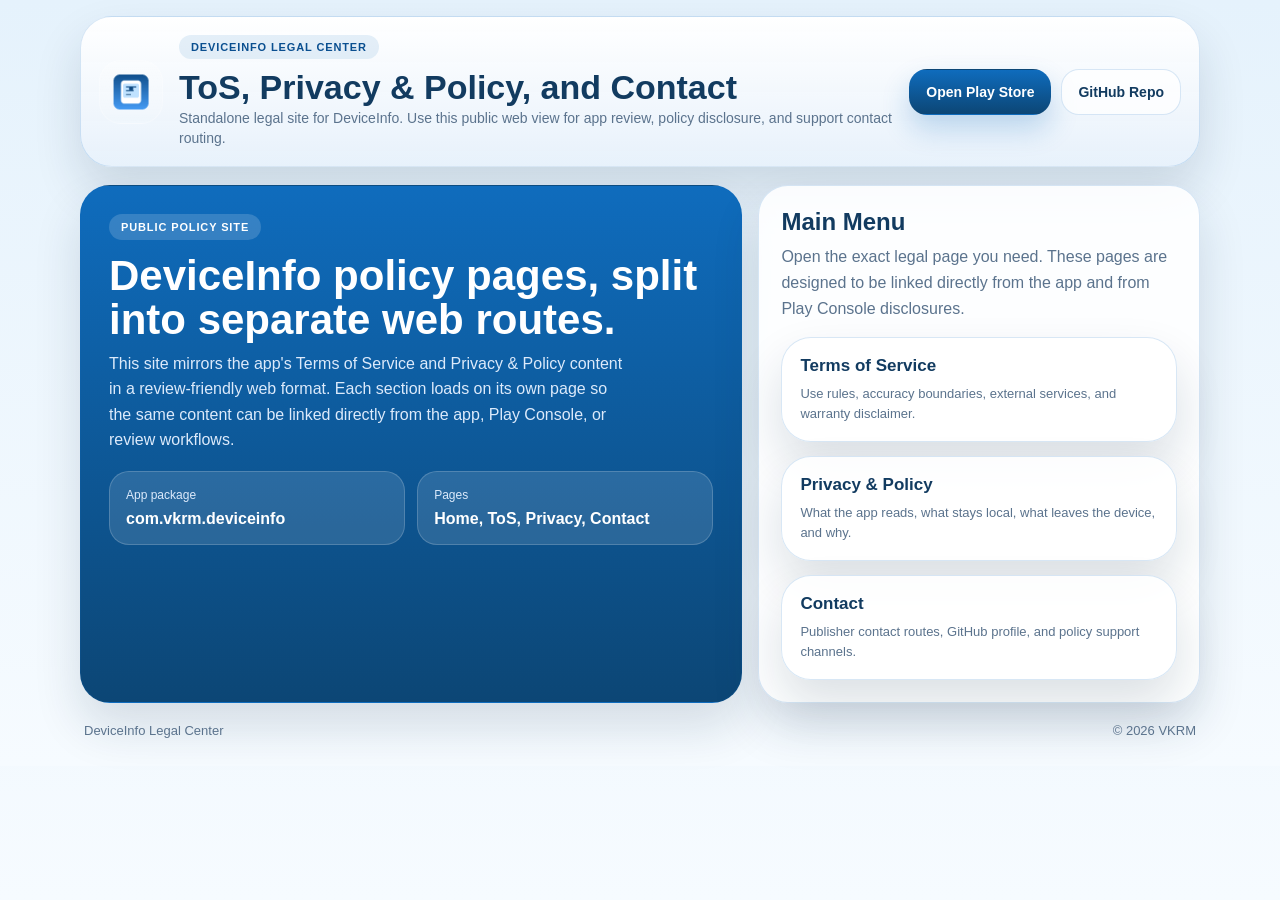
==== index.html @ 4fcececb "Initial legal site" ====
<!doctype html>
<html lang="en">
<head>
  <meta charset="utf-8">
  <meta name="viewport" content="width=device-width, initial-scale=1">
  <title>DeviceInfo Legal Center</title>
  <meta name="description" content="DeviceInfo legal center for Terms of Service, Privacy & Policy, and Contact.">
  <link rel="icon" href="assets/app-icon.png">
  <link rel="stylesheet" href="assets/site.css">
</head>
<body>
  <div class="site-shell">
    <header class="toolbar">
      <div class="toolbar__icon-wrap">
        <img class="toolbar__icon" src="assets/app-icon.png" alt="DeviceInfo icon">
      </div>
      <div class="toolbar__copy">
        <div class="toolbar__eyebrow">DeviceInfo Legal Center</div>
        <h1 class="toolbar__title">ToS, Privacy & Policy, and Contact</h1>
        <p class="toolbar__subtitle">Standalone legal site for DeviceInfo. Use this public web view for app review, policy disclosure, and support contact routing.</p>
      </div>
      <div class="toolbar__actions">
        <a class="btn btn--primary" href="https://play.google.com/store/apps/details?id=com.vkrm.deviceinfo" target="_blank" rel="noreferrer">Open Play Store</a>
        <a class="btn btn--ghost" href="https://github.com/Vkrmv121/ToS-Privacy-Policy" target="_blank" rel="noreferrer">GitHub Repo</a>
      </div>
    </header>

    <main class="page-grid page-grid--home">
      <section class="hero-card">
        <div class="hero-card__kicker">Public policy site</div>
        <h1>DeviceInfo policy pages, split into separate web routes.</h1>
        <p>
          This site mirrors the app's Terms of Service and Privacy &amp; Policy content in a review-friendly web format.
          Each section loads on its own page so the same content can be linked directly from the app, Play Console, or review workflows.
        </p>
        <div class="hero-metrics">
          <div class="hero-metric">
            <div class="hero-metric__label">App package</div>
            <div class="hero-metric__value">com.vkrm.deviceinfo</div>
          </div>
          <div class="hero-metric">
            <div class="hero-metric__label">Pages</div>
            <div class="hero-metric__value">Home, ToS, Privacy, Contact</div>
          </div>
        </div>
      </section>

      <section class="panel">
        <h2>Main Menu</h2>
        <p>Open the exact legal page you need. These pages are designed to be linked directly from the app and from Play Console disclosures.</p>
        <div class="menu-stack">
          <a class="menu-card" href="tos.html">
            <div class="menu-card__title">Terms of Service</div>
            <div class="menu-card__subtitle">Use rules, accuracy boundaries, external services, and warranty disclaimer.</div>
          </a>
          <a class="menu-card" href="privacy.html">
            <div class="menu-card__title">Privacy &amp; Policy</div>
            <div class="menu-card__subtitle">What the app reads, what stays local, what leaves the device, and why.</div>
          </a>
          <a class="menu-card" href="contact.html">
            <div class="menu-card__title">Contact</div>
            <div class="menu-card__subtitle">Publisher contact routes, GitHub profile, and policy support channels.</div>
          </a>
        </div>
      </section>
    </main>

    <footer class="site-footer">
      <span>DeviceInfo Legal Center</span>
      <span>&copy; <span data-year></span> VKRM</span>
    </footer>
  </div>
  <script src="assets/site.js"></script>
</body>
</html>
---- assets/site.css ----
:root {
  --bg-top: #e5f2fc;
  --bg-bottom: #f6fbff;
  --surface: rgba(255, 255, 255, 0.88);
  --surface-strong: #ffffff;
  --surface-stroke: rgba(15, 108, 189, 0.16);
  --hero-top: #0f6cbd;
  --hero-bottom: #0c4675;
  --hero-soft: #dceafb;
  --text: #123b60;
  --text-muted: #5b738d;
  --accent: #0f6cbd;
  --accent-deep: #0a4f90;
  --chip: rgba(255, 255, 255, 0.16);
  --shadow: 0 24px 48px rgba(11, 42, 72, 0.14);
  --radius-xl: 30px;
  --radius-lg: 24px;
  --radius-md: 18px;
  --max-width: 1120px;
  color-scheme: light;
}

* {
  box-sizing: border-box;
}

html, body {
  margin: 0;
  padding: 0;
  min-height: 100%;
  font-family: "Segoe UI", "SF Pro Display", "Helvetica Neue", sans-serif;
  background: linear-gradient(180deg, var(--bg-top), var(--bg-bottom));
  color: var(--text);
}

a {
  color: inherit;
  text-decoration: none;
}

body {
  display: flex;
  flex-direction: column;
}

.site-shell {
  width: min(calc(100% - 24px), var(--max-width));
  margin: 16px auto 28px;
}

.toolbar {
  display: flex;
  align-items: center;
  gap: 16px;
  padding: 18px;
  border-radius: 32px;
  background: linear-gradient(180deg, rgba(255,255,255,0.98), rgba(231,241,251,0.96));
  border: 1px solid var(--surface-stroke);
  box-shadow: var(--shadow);
}

.toolbar__icon-wrap {
  width: 64px;
  height: 64px;
  border-radius: 22px;
  background: linear-gradient(180deg, rgba(255,255,255,0.26), rgba(255,255,255,0.1));
  display: grid;
  place-items: center;
  border: 1px solid rgba(255,255,255,0.24);
  flex-shrink: 0;
}

.toolbar__icon {
  width: 42px;
  height: 42px;
  border-radius: 12px;
}

.toolbar__copy {
  min-width: 0;
  flex: 1;
}

.toolbar__eyebrow {
  display: inline-flex;
  padding: 6px 12px;
  border-radius: 999px;
  background: rgba(15,108,189,0.1);
  color: var(--accent-deep);
  font-size: 11px;
  font-weight: 700;
  letter-spacing: 0.08em;
  text-transform: uppercase;
}

.toolbar__title {
  margin: 10px 0 2px;
  font-size: clamp(24px, 4vw, 34px);
  line-height: 1.08;
  font-weight: 700;
}

.toolbar__subtitle {
  margin: 0;
  color: var(--text-muted);
  font-size: 14px;
  line-height: 1.45;
}

.toolbar__actions {
  display: flex;
  gap: 10px;
  flex-wrap: wrap;
  justify-content: flex-end;
}

.btn {
  display: inline-flex;
  align-items: center;
  justify-content: center;
  gap: 8px;
  min-height: 46px;
  padding: 0 16px;
  border-radius: 18px;
  border: 1px solid transparent;
  font-weight: 700;
  font-size: 14px;
  transition: transform 180ms ease, box-shadow 180ms ease, border-color 180ms ease, background 180ms ease;
}

.btn:hover {
  transform: translateY(-1px);
}

.btn--primary {
  color: #fff;
  background: linear-gradient(180deg, var(--hero-top), var(--hero-bottom));
  box-shadow: 0 14px 28px rgba(15,108,189,0.24);
}

.btn--ghost {
  background: rgba(255,255,255,0.74);
  border-color: var(--surface-stroke);
  color: var(--text);
}

.page-grid {
  display: grid;
  gap: 16px;
  margin-top: 18px;
}

.page-grid--home {
  grid-template-columns: 1.2fr 0.8fr;
}

.hero-card,
.panel,
.nav-card,
.menu-card,
.contact-card,
.bullet-card {
  background: var(--surface);
  border: 1px solid var(--surface-stroke);
  border-radius: var(--radius-xl);
  box-shadow: var(--shadow);
}

.hero-card {
  padding: 28px;
  background: linear-gradient(180deg, var(--hero-top), var(--hero-bottom));
  color: #fff;
}

.hero-card__kicker {
  display: inline-flex;
  padding: 7px 12px;
  border-radius: 999px;
  background: var(--chip);
  font-size: 11px;
  font-weight: 700;
  letter-spacing: 0.08em;
  text-transform: uppercase;
}

.hero-card h1 {
  margin: 14px 0 8px;
  font-size: clamp(30px, 5vw, 42px);
  line-height: 1.05;
}

.hero-card p {
  margin: 0;
  max-width: 58ch;
  color: var(--hero-soft);
  line-height: 1.6;
}

.hero-metrics {
  display: grid;
  grid-template-columns: repeat(2, minmax(0, 1fr));
  gap: 12px;
  margin-top: 18px;
}

.hero-metric {
  padding: 16px;
  border-radius: 20px;
  background: rgba(255,255,255,0.12);
  border: 1px solid rgba(255,255,255,0.18);
}

.hero-metric__label {
  color: var(--hero-soft);
  font-size: 12px;
}

.hero-metric__value {
  margin-top: 8px;
  font-size: 16px;
  font-weight: 700;
}

.panel {
  padding: 22px;
}

.panel h2,
.bullet-card h2,
.contact-card h2 {
  margin: 0 0 8px;
  font-size: 24px;
}

.panel p,
.bullet-card p,
.contact-card p {
  margin: 0;
  color: var(--text-muted);
  line-height: 1.6;
}

.nav-tabs {
  display: grid;
  grid-template-columns: repeat(4, minmax(0, 1fr));
  gap: 10px;
  margin-top: 18px;
}

.nav-tabs--inner {
  grid-template-columns: repeat(4, minmax(0, max-content));
  justify-content: start;
}

.nav-card,
.menu-card {
  padding: 18px;
  transition: transform 180ms ease, border-color 180ms ease, background 180ms ease;
}

.nav-card:hover,
.menu-card:hover {
  transform: translateY(-2px);
  border-color: rgba(15,108,189,0.34);
}

.nav-card.active {
  background: linear-gradient(180deg, rgba(15,108,189,0.1), rgba(15,108,189,0.04));
  border-color: rgba(15,108,189,0.34);
}

.nav-card__title,
.menu-card__title {
  font-size: 17px;
  font-weight: 700;
}

.nav-card__subtitle,
.menu-card__subtitle {
  margin-top: 8px;
  color: var(--text-muted);
  font-size: 13px;
  line-height: 1.5;
}

.menu-stack {
  display: grid;
  gap: 14px;
  margin-top: 16px;
}

.content-stack {
  display: grid;
  gap: 16px;
  margin-top: 18px;
}

.bullet-card,
.contact-card {
  padding: 22px;
}

.bullet-list {
  list-style: none;
  padding: 0;
  margin: 18px 0 0;
  display: grid;
  gap: 12px;
}

.bullet-list li {
  display: grid;
  grid-template-columns: 10px 1fr;
  gap: 12px;
  align-items: start;
}

.bullet-list li::before {
  content: "";
  width: 10px;
  height: 10px;
  margin-top: 7px;
  border-radius: 999px;
  background: var(--accent);
  box-shadow: 0 0 0 6px rgba(15,108,189,0.08);
}

.bullet-list strong {
  color: var(--text);
}

.inline-link {
  color: var(--accent);
  text-decoration: underline;
  text-underline-offset: 2px;
}

.contact-list {
  display: grid;
  gap: 12px;
  margin-top: 18px;
}

.contact-item {
  display: flex;
  flex-direction: column;
  gap: 6px;
  padding: 16px;
  border-radius: 20px;
  background: var(--surface-strong);
  border: 1px solid rgba(15,108,189,0.12);
}

.contact-item__label {
  font-size: 12px;
  color: var(--text-muted);
  font-weight: 700;
  text-transform: uppercase;
  letter-spacing: 0.06em;
}

.contact-item__value {
  font-size: 16px;
  font-weight: 700;
}

.site-footer {
  display: flex;
  flex-wrap: wrap;
  justify-content: space-between;
  gap: 10px;
  margin-top: 20px;
  padding: 0 4px;
  color: var(--text-muted);
  font-size: 13px;
}

@media (max-width: 860px) {
  .toolbar {
    flex-direction: column;
    align-items: stretch;
  }

  .toolbar__actions {
    justify-content: stretch;
  }

  .toolbar__actions .btn {
    flex: 1;
  }

  .page-grid--home {
    grid-template-columns: 1fr;
  }

  .hero-metrics,
  .nav-tabs,
  .nav-tabs--inner {
    grid-template-columns: 1fr;
  }
}
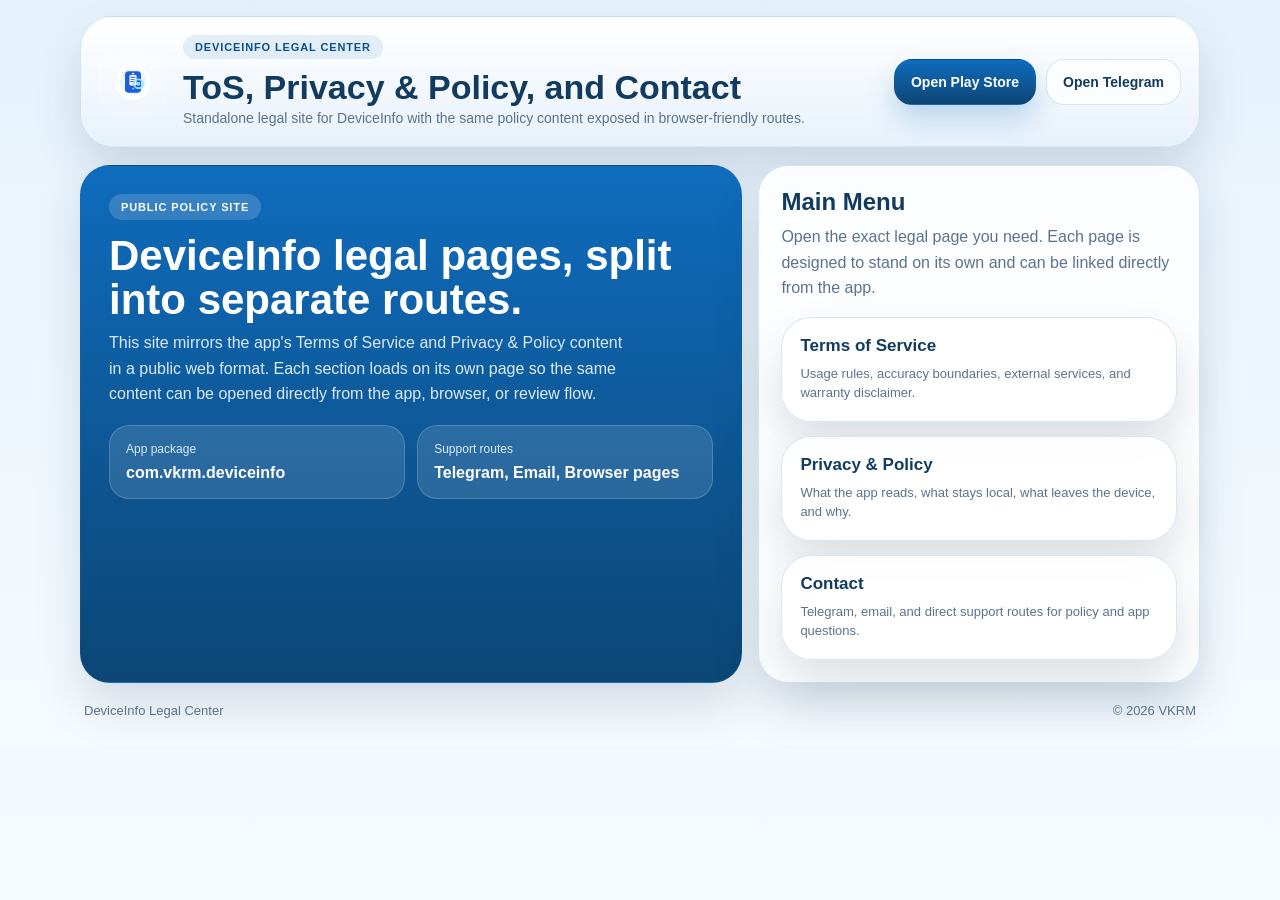
==== commit ad75cdb1: "Refresh legal site content and icon" ====
--- a/index.html
+++ b/index.html
@@ -5,33 +5,33 @@
   <meta name="viewport" content="width=device-width, initial-scale=1">
   <title>DeviceInfo Legal Center</title>
   <meta name="description" content="DeviceInfo legal center for Terms of Service, Privacy & Policy, and Contact.">
-  <link rel="icon" href="assets/app-icon.png">
+  <link rel="icon" href="assets/app-icon.svg" type="image/svg+xml">
   <link rel="stylesheet" href="assets/site.css">
 </head>
 <body>
   <div class="site-shell">
     <header class="toolbar">
       <div class="toolbar__icon-wrap">
-        <img class="toolbar__icon" src="assets/app-icon.png" alt="DeviceInfo icon">
+        <img class="toolbar__icon" src="assets/app-icon.svg" alt="DeviceInfo icon">
       </div>
       <div class="toolbar__copy">
         <div class="toolbar__eyebrow">DeviceInfo Legal Center</div>
-        <h1 class="toolbar__title">ToS, Privacy & Policy, and Contact</h1>
-        <p class="toolbar__subtitle">Standalone legal site for DeviceInfo. Use this public web view for app review, policy disclosure, and support contact routing.</p>
+        <h1 class="toolbar__title">ToS, Privacy &amp; Policy, and Contact</h1>
+        <p class="toolbar__subtitle">Standalone legal site for DeviceInfo with the same policy content exposed in browser-friendly routes.</p>
       </div>
       <div class="toolbar__actions">
         <a class="btn btn--primary" href="https://play.google.com/store/apps/details?id=com.vkrm.deviceinfo" target="_blank" rel="noreferrer">Open Play Store</a>
-        <a class="btn btn--ghost" href="https://github.com/Vkrmv121/ToS-Privacy-Policy" target="_blank" rel="noreferrer">GitHub Repo</a>
+        <a class="btn btn--ghost" href="https://t.me/oddsexist" target="_blank" rel="noreferrer">Open Telegram</a>
       </div>
     </header>
 
     <main class="page-grid page-grid--home">
       <section class="hero-card">
         <div class="hero-card__kicker">Public policy site</div>
-        <h1>DeviceInfo policy pages, split into separate web routes.</h1>
+        <h1>DeviceInfo legal pages, split into separate routes.</h1>
         <p>
-          This site mirrors the app's Terms of Service and Privacy &amp; Policy content in a review-friendly web format.
-          Each section loads on its own page so the same content can be linked directly from the app, Play Console, or review workflows.
+          This site mirrors the app's Terms of Service and Privacy &amp; Policy content in a public web format.
+          Each section loads on its own page so the same content can be opened directly from the app, browser, or review flow.
         </p>
         <div class="hero-metrics">
           <div class="hero-metric">
@@ -39,19 +39,19 @@
             <div class="hero-metric__value">com.vkrm.deviceinfo</div>
           </div>
           <div class="hero-metric">
-            <div class="hero-metric__label">Pages</div>
-            <div class="hero-metric__value">Home, ToS, Privacy, Contact</div>
+            <div class="hero-metric__label">Support routes</div>
+            <div class="hero-metric__value">Telegram, Email, Browser pages</div>
           </div>
         </div>
       </section>
 
       <section class="panel">
         <h2>Main Menu</h2>
-        <p>Open the exact legal page you need. These pages are designed to be linked directly from the app and from Play Console disclosures.</p>
+        <p>Open the exact legal page you need. Each page is designed to stand on its own and can be linked directly from the app.</p>
         <div class="menu-stack">
           <a class="menu-card" href="tos.html">
             <div class="menu-card__title">Terms of Service</div>
-            <div class="menu-card__subtitle">Use rules, accuracy boundaries, external services, and warranty disclaimer.</div>
+            <div class="menu-card__subtitle">Usage rules, accuracy boundaries, external services, and warranty disclaimer.</div>
           </a>
           <a class="menu-card" href="privacy.html">
             <div class="menu-card__title">Privacy &amp; Policy</div>
@@ -59,7 +59,7 @@
           </a>
           <a class="menu-card" href="contact.html">
             <div class="menu-card__title">Contact</div>
-            <div class="menu-card__subtitle">Publisher contact routes, GitHub profile, and policy support channels.</div>
+            <div class="menu-card__subtitle">Telegram, email, and direct support routes for policy and app questions.</div>
           </a>
         </div>
       </section>
--- a/assets/site.css
+++ b/assets/site.css
@@ -60,10 +60,10 @@
 }
 
 .toolbar__icon-wrap {
-  width: 64px;
-  height: 64px;
+  width: 68px;
+  height: 68px;
   border-radius: 22px;
-  background: linear-gradient(180deg, rgba(255,255,255,0.26), rgba(255,255,255,0.1));
+  background: linear-gradient(180deg, rgba(255,255,255,0.28), rgba(255,255,255,0.12));
   display: grid;
   place-items: center;
   border: 1px solid rgba(255,255,255,0.24);
@@ -71,9 +71,8 @@
 }
 
 .toolbar__icon {
-  width: 42px;
-  height: 42px;
-  border-radius: 12px;
+  width: 48px;
+  height: 48px;
 }
 
 .toolbar__copy {
@@ -240,22 +239,26 @@
   line-height: 1.6;
 }
 
-.nav-tabs {
-  display: grid;
-  grid-template-columns: repeat(4, minmax(0, 1fr));
+.nav-tabs,
+.nav-tabs--inner {
+  display: flex;
   gap: 10px;
   margin-top: 18px;
-}
-
-.nav-tabs--inner {
-  grid-template-columns: repeat(4, minmax(0, max-content));
-  justify-content: start;
+  overflow-x: auto;
+  overflow-y: hidden;
+  padding-bottom: 6px;
+  scrollbar-width: thin;
 }
 
 .nav-card,
 .menu-card {
   padding: 18px;
   transition: transform 180ms ease, border-color 180ms ease, background 180ms ease;
+}
+
+.nav-card {
+  min-width: 190px;
+  flex: 0 0 auto;
 }
 
 .nav-card:hover,
@@ -386,16 +389,14 @@
   }
 
   .toolbar__actions .btn {
-    flex: 1;
+    flex: 1 1 0;
   }
 
   .page-grid--home {
     grid-template-columns: 1fr;
   }
 
-  .hero-metrics,
-  .nav-tabs,
-  .nav-tabs--inner {
+  .hero-metrics {
     grid-template-columns: 1fr;
   }
 }
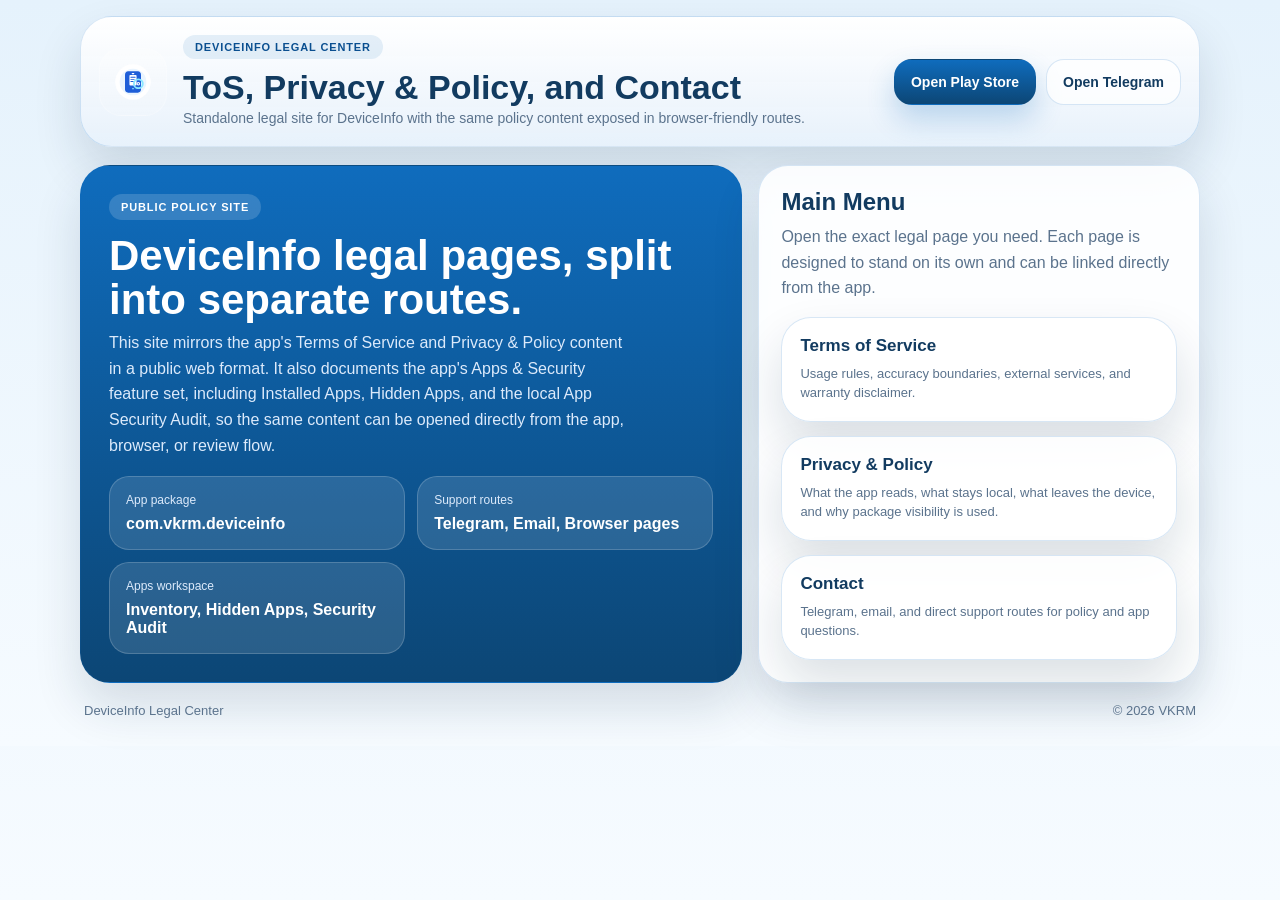
==== commit e8797e74: "Update legal wording for app security audit" ====
--- a/index.html
+++ b/index.html
@@ -31,7 +31,7 @@
         <h1>DeviceInfo legal pages, split into separate routes.</h1>
         <p>
           This site mirrors the app's Terms of Service and Privacy &amp; Policy content in a public web format.
-          Each section loads on its own page so the same content can be opened directly from the app, browser, or review flow.
+          It also documents the app's Apps &amp; Security feature set, including Installed Apps, Hidden Apps, and the local App Security Audit, so the same content can be opened directly from the app, browser, or review flow.
         </p>
         <div class="hero-metrics">
           <div class="hero-metric">
@@ -41,6 +41,10 @@
           <div class="hero-metric">
             <div class="hero-metric__label">Support routes</div>
             <div class="hero-metric__value">Telegram, Email, Browser pages</div>
+          </div>
+          <div class="hero-metric">
+            <div class="hero-metric__label">Apps workspace</div>
+            <div class="hero-metric__value">Inventory, Hidden Apps, Security Audit</div>
           </div>
         </div>
       </section>
@@ -55,7 +59,7 @@
           </a>
           <a class="menu-card" href="privacy.html">
             <div class="menu-card__title">Privacy &amp; Policy</div>
-            <div class="menu-card__subtitle">What the app reads, what stays local, what leaves the device, and why.</div>
+            <div class="menu-card__subtitle">What the app reads, what stays local, what leaves the device, and why package visibility is used.</div>
           </a>
           <a class="menu-card" href="contact.html">
             <div class="menu-card__title">Contact</div>
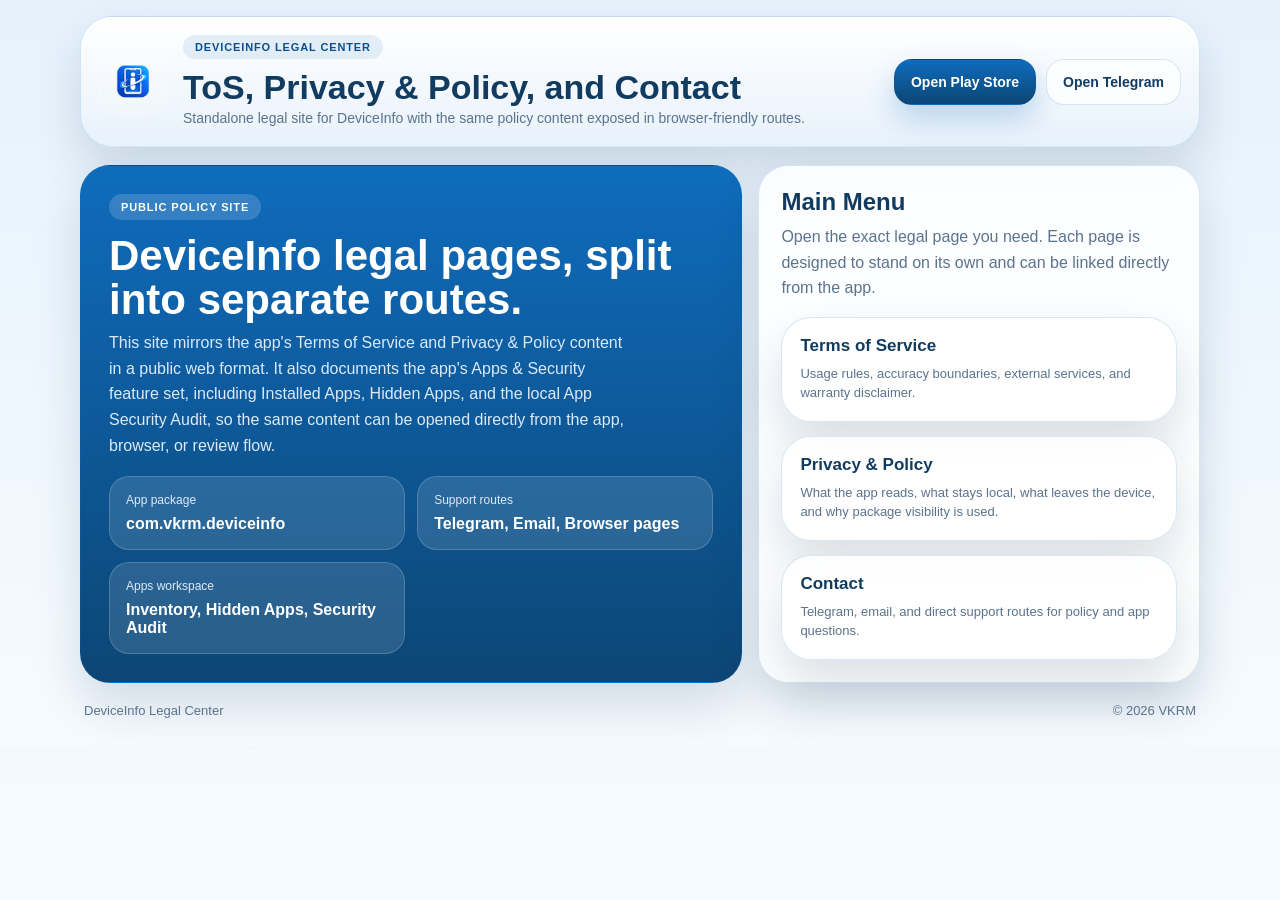
==== commit f1c5767f: "Refresh site icon and pages" ====
--- a/index.html
+++ b/index.html
@@ -5,14 +5,14 @@
   <meta name="viewport" content="width=device-width, initial-scale=1">
   <title>DeviceInfo Legal Center</title>
   <meta name="description" content="DeviceInfo legal center for Terms of Service, Privacy & Policy, and Contact.">
-  <link rel="icon" href="assets/app-icon.svg" type="image/svg+xml">
+  <link rel="icon" href="assets/app-icon.png" type="image/png">
   <link rel="stylesheet" href="assets/site.css">
 </head>
 <body>
   <div class="site-shell">
     <header class="toolbar">
       <div class="toolbar__icon-wrap">
-        <img class="toolbar__icon" src="assets/app-icon.svg" alt="DeviceInfo icon">
+        <img class="toolbar__icon" src="assets/app-icon.png" alt="DeviceInfo icon">
       </div>
       <div class="toolbar__copy">
         <div class="toolbar__eyebrow">DeviceInfo Legal Center</div>
